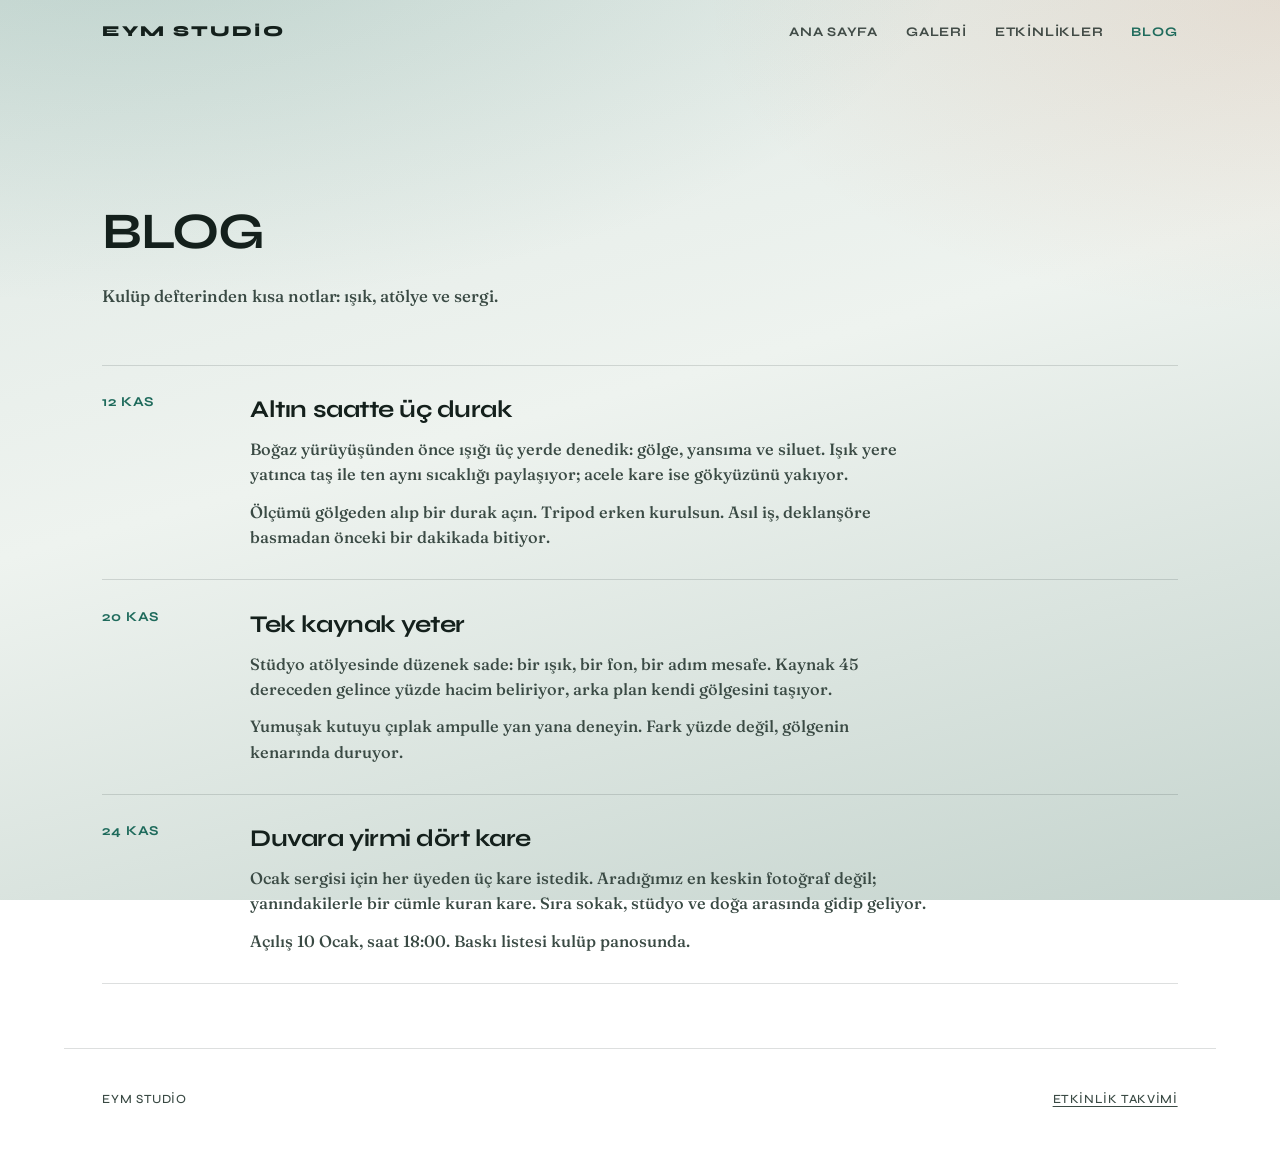
==== blog.html @ 059569bf "Add the EYM studio blog and link it from every page." ====
<!DOCTYPE html>
<html lang="tr">
<head>
  <meta charset="utf-8">
  <meta name="viewport" content="width=device-width, initial-scale=1">
  <title>Blog — EYM studio</title>
  <meta name="description" content="EYM studio kulüp defterinden kısa notlar: ışık, atölye ve sergi.">
  <link rel="stylesheet" href="css/styles.css">
</head>
<body>
  <div class="inner-top">
    <header class="site-header">
      <a class="logo" href="index.html">EYM studio</a>
      <nav class="nav" aria-label="Ana menü">
        <a href="index.html">Ana Sayfa</a>
        <a href="galeri.html">Galeri</a>
        <a href="etkinlikler.html">Etkinlikler</a>
        <a href="blog.html" aria-current="page">Blog</a>
      </nav>
    </header>

    <main class="page">
      <header class="page-head">
        <h1>Blog</h1>
        <p>Kulüp defterinden kısa notlar: ışık, atölye ve sergi.</p>
      </header>

      <section class="posts" aria-label="Yazılar">
        <article class="post" id="altin-saatte-uc-durak">
          <time datetime="2026-11-12">12 Kas</time>
          <div>
            <h2><a href="#altin-saatte-uc-durak">Altın saatte üç durak</a></h2>
            <p>Boğaz yürüyüşünden önce ışığı üç yerde denedik: gölge, yansıma ve siluet. Işık yere yatınca taş ile ten aynı sıcaklığı paylaşıyor; acele kare ise gökyüzünü yakıyor.</p>
            <p>Ölçümü gölgeden alıp bir durak açın. Tripod erken kurulsun. Asıl iş, deklanşöre basmadan önceki bir dakikada bitiyor.</p>
          </div>
        </article>
        <article class="post" id="tek-kaynak-yeter">
          <time datetime="2026-11-20">20 Kas</time>
          <div>
            <h2><a href="#tek-kaynak-yeter">Tek kaynak yeter</a></h2>
            <p>Stüdyo atölyesinde düzenek sade: bir ışık, bir fon, bir adım mesafe. Kaynak 45 dereceden gelince yüzde hacim beliriyor, arka plan kendi gölgesini taşıyor.</p>
            <p>Yumuşak kutuyu çıplak ampulle yan yana deneyin. Fark yüzde değil, gölgenin kenarında duruyor.</p>
          </div>
        </article>
        <article class="post" id="duvara-yirmi-dort-kare">
          <time datetime="2026-11-24">24 Kas</time>
          <div>
            <h2><a href="#duvara-yirmi-dort-kare">Duvara yirmi dört kare</a></h2>
            <p>Ocak sergisi için her üyeden üç kare istedik. Aradığımız en keskin fotoğraf değil; yanındakilerle bir cümle kuran kare. Sıra sokak, stüdyo ve doğa arasında gidip geliyor.</p>
            <p>Açılış 10 Ocak, saat 18:00. Baskı listesi kulüp panosunda.</p>
          </div>
        </article>
      </section>
    </main>

    <footer class="site-footer">
      <span>EYM studio</span>
      <a href="etkinlikler.html">Etkinlik takvimi</a>
    </footer>
  </div>
</body>
</html>
---- css/styles.css ----
@import url("https://fonts.googleapis.com/css2?family=Fraunces:opsz,wght@9..144,500;9..144,700&family=Syne:wght@500;700;800&display=swap");

:root {
  --bg: #dfe8e4;
  --bg-deep: #c5d4ce;
  --ink: #14201c;
  --ink-soft: #3a4a44;
  --accent: #1f6b5c;
  --accent-hot: #c45c26;
  --paper: #f3f7f4;
  --line: rgba(20, 32, 28, 0.14);
  --font-brand: "Syne", "Trebuchet MS", sans-serif;
  --font-display: "Fraunces", "Palatino Linotype", serif;
  --font-body: "Fraunces", "Palatino Linotype", serif;
  --space: clamp(1rem, 3vw, 2.5rem);
  --max: 72rem;
}

*,
*::before,
*::after {
  box-sizing: border-box;
}

html {
  scroll-behavior: smooth;
}

body {
  margin: 0;
  min-height: 100vh;
  color: var(--ink);
  font-family: var(--font-body);
  font-optical-sizing: auto;
  font-weight: 500;
  line-height: 1.55;
  background:
    radial-gradient(120% 80% at 10% -10%, rgba(31, 107, 92, 0.18), transparent 55%),
    radial-gradient(90% 70% at 100% 0%, rgba(196, 92, 38, 0.12), transparent 50%),
    linear-gradient(165deg, var(--bg) 0%, #eef3ef 45%, var(--bg-deep) 100%);
  background-attachment: fixed;
}

img {
  max-width: 100%;
  display: block;
}

a {
  color: inherit;
  text-decoration-thickness: 0.08em;
  text-underline-offset: 0.22em;
}

a:hover {
  color: var(--accent);
}

.site-header {
  position: absolute;
  inset: 0 0 auto;
  z-index: 5;
  display: flex;
  align-items: center;
  justify-content: space-between;
  gap: 1rem;
  padding: 1.25rem var(--space);
  max-width: var(--max);
  margin-inline: auto;
  width: 100%;
}

.logo {
  font-family: var(--font-brand);
  font-weight: 800;
  font-size: 0.95rem;
  letter-spacing: 0.14em;
  text-transform: uppercase;
  text-decoration: none;
}

.nav {
  display: flex;
  flex-wrap: wrap;
  gap: clamp(0.75rem, 2.2vw, 1.75rem);
  row-gap: 0.55rem;
  font-family: var(--font-brand);
  font-size: 0.82rem;
  font-weight: 700;
  letter-spacing: 0.06em;
  text-transform: uppercase;
}

.nav a {
  text-decoration: none;
  opacity: 0.78;
  transition: opacity 0.35s ease, color 0.35s ease;
}

.nav a:hover,
.nav a[aria-current="page"] {
  opacity: 1;
  color: var(--accent);
}

/* —— Hero: one composition, full-bleed visual —— */
.hero {
  position: relative;
  min-height: 100svh;
  display: grid;
  grid-template-columns: 1fr;
  align-items: end;
  overflow: hidden;
  isolation: isolate;
}

.hero-visual {
  position: absolute;
  inset: 0;
  z-index: -1;
  background:
    linear-gradient(90deg, rgba(223, 232, 228, 0.88) 0%, rgba(223, 232, 228, 0.35) 42%, rgba(20, 32, 28, 0.18) 100%),
    radial-gradient(circle at 72% 42%, rgba(243, 247, 244, 0.35) 0 8%, transparent 9%),
    radial-gradient(circle at 72% 42%, transparent 0 18%, rgba(20, 32, 28, 0.55) 19% 20%, transparent 21%),
    radial-gradient(circle at 72% 42%, transparent 0 28%, rgba(31, 107, 92, 0.45) 29% 30%, transparent 31%),
    radial-gradient(circle at 72% 42%, transparent 0 38%, rgba(20, 32, 28, 0.35) 39% 40%, transparent 41%),
    linear-gradient(135deg, #6f8f86 0%, #2a3f3a 48%, #1a2a26 100%);
  animation: lens-drift 18s ease-in-out infinite alternate;
  transform-origin: 70% 45%;
}

.hero-visual::after {
  content: "";
  position: absolute;
  inset: 12% 8% 18% 48%;
  border: 1px solid rgba(243, 247, 244, 0.28);
  background:
    linear-gradient(160deg, transparent 40%, rgba(196, 92, 38, 0.22)),
    repeating-linear-gradient(
      0deg,
      transparent 0 11px,
      rgba(243, 247, 244, 0.04) 11px 12px
    );
  animation: frame-breathe 10s ease-in-out infinite;
}

.hero-copy {
  width: min(100%, 36rem);
  padding: calc(var(--space) + 4.5rem) var(--space) clamp(3rem, 8vh, 5rem);
  animation: rise-in 1.1s ease both;
}

.brand-mark {
  margin: 0 0 1.1rem;
  font-family: var(--font-brand);
  font-weight: 800;
  font-size: clamp(3.2rem, 11vw, 6.5rem);
  line-height: 0.9;
  letter-spacing: -0.04em;
  text-transform: uppercase;
}

.hero-title {
  margin: 0 0 0.85rem;
  font-family: var(--font-display);
  font-weight: 700;
  font-size: clamp(1.35rem, 3.2vw, 2rem);
  line-height: 1.2;
  max-width: 18ch;
}

.hero-lead {
  margin: 0 0 1.75rem;
  color: var(--ink-soft);
  font-size: clamp(1rem, 2vw, 1.15rem);
  max-width: 32ch;
}

.cta {
  display: inline-block;
  font-family: var(--font-brand);
  font-weight: 700;
  font-size: 0.9rem;
  letter-spacing: 0.08em;
  text-transform: uppercase;
  text-decoration: none;
  color: var(--paper);
  background: var(--ink);
  padding: 0.95rem 1.4rem;
  transition: background 0.35s ease, transform 0.35s ease;
}

.cta:hover {
  background: var(--accent);
  color: var(--paper);
  transform: translateY(-2px);
}

/* —— Page sections —— */
.page {
  padding: 6.5rem var(--space) 4rem;
  max-width: var(--max);
  margin-inline: auto;
}

.page-head {
  margin-bottom: clamp(2rem, 5vw, 3.5rem);
  max-width: 36rem;
  animation: rise-in 0.9s ease both;
}

.page-head h1 {
  margin: 0 0 0.7rem;
  font-family: var(--font-brand);
  font-size: clamp(2rem, 5vw, 3.2rem);
  letter-spacing: -0.03em;
  text-transform: uppercase;
}

.page-head p {
  margin: 0;
  color: var(--ink-soft);
  font-size: 1.05rem;
}

.section-note {
  margin: 0 0 2rem;
  color: var(--ink-soft);
}

/* Gallery: real photographs */
.gallery {
  display: grid;
  grid-template-columns: repeat(12, 1fr);
  gap: clamp(0.75rem, 2vw, 1.25rem);
}

.shot {
  position: relative;
  margin: 0;
  min-height: clamp(12rem, 28vw, 18rem);
  overflow: hidden;
  border: 1px solid var(--line);
  background: #2b3b36;
}

.shot img {
  width: 100%;
  height: 100%;
  min-height: inherit;
  object-fit: cover;
  object-position: center;
  transform: scale(1.02);
  transition: transform 0.7s ease;
}

.shot:hover img {
  transform: scale(1.08);
}

.shot-a { grid-column: span 7; }
.shot-b { grid-column: span 5; }
.shot-c {
  grid-column: span 12;
  min-height: clamp(14rem, 32vw, 22rem);
}
.shot-d { grid-column: span 5; }
.shot-e {
  grid-column: span 7;
  min-height: clamp(14rem, 30vw, 20rem);
}

/* Events */
.events {
  display: grid;
  gap: 0;
  border-top: 1px solid var(--line);
}

.event {
  display: grid;
  grid-template-columns: minmax(6rem, 8rem) 1fr;
  gap: 1.25rem;
  padding: 1.4rem 0;
  border-bottom: 1px solid var(--line);
}

.event time {
  font-family: var(--font-brand);
  font-weight: 700;
  font-size: 0.85rem;
  letter-spacing: 0.06em;
  text-transform: uppercase;
  color: var(--accent);
}

.event h2 {
  margin: 0 0 0.35rem;
  font-family: var(--font-brand);
  font-size: 1.15rem;
  letter-spacing: -0.01em;
}

.event p {
  margin: 0;
  color: var(--ink-soft);
  font-size: 0.98rem;
}

/* Blog */
.posts {
  display: grid;
  gap: 0;
  border-top: 1px solid var(--line);
}

.post {
  display: grid;
  grid-template-columns: minmax(6rem, 8rem) 1fr;
  gap: 1.25rem;
  padding: 1.6rem 0 1.8rem;
  border-bottom: 1px solid var(--line);
}

.post time {
  font-family: var(--font-brand);
  font-weight: 700;
  font-size: 0.85rem;
  letter-spacing: 0.06em;
  text-transform: uppercase;
  color: var(--accent);
}

.post h2 {
  margin: 0 0 0.55rem;
  font-family: var(--font-brand);
  font-size: clamp(1.2rem, 2.4vw, 1.5rem);
  letter-spacing: -0.02em;
}

.post h2 a {
  text-decoration: none;
}

.post p {
  margin: 0;
  max-width: 62ch;
  color: var(--ink-soft);
  font-size: 1.02rem;
}

.post p + p {
  margin-top: 0.75rem;
}

/* Home teaser */
.home-teaser {
  border-top: 1px solid var(--line);
  background: rgba(243, 247, 244, 0.72);
}

.home-teaser-inner {
  display: flex;
  flex-wrap: wrap;
  align-items: flex-end;
  justify-content: space-between;
  gap: 1.25rem 2rem;
  max-width: var(--max);
  margin-inline: auto;
  padding: clamp(2.25rem, 6vw, 3.75rem) var(--space);
}

.home-kicker {
  margin: 0 0 0.45rem;
  font-family: var(--font-brand);
  font-weight: 700;
  font-size: 0.78rem;
  letter-spacing: 0.08em;
  text-transform: uppercase;
  color: var(--accent);
}

.home-teaser h2 {
  margin: 0 0 0.45rem;
  font-family: var(--font-brand);
  font-size: clamp(1.45rem, 3vw, 2.05rem);
  letter-spacing: -0.03em;
  text-transform: uppercase;
}

.home-teaser-copy {
  margin: 0;
  max-width: 36ch;
  color: var(--ink-soft);
}

.home-teaser-inner > a {
  font-family: var(--font-brand);
  font-weight: 700;
  font-size: 0.82rem;
  letter-spacing: 0.08em;
  text-transform: uppercase;
  text-decoration: none;
  color: var(--accent);
}

.home-teaser-inner > a:hover {
  color: var(--accent-hot);
}

.site-footer {
  padding: 2.5rem var(--space) 3rem;
  max-width: var(--max);
  margin-inline: auto;
  border-top: 1px solid var(--line);
  display: flex;
  flex-wrap: wrap;
  justify-content: space-between;
  gap: 0.75rem 1.5rem;
  font-family: var(--font-brand);
  font-size: 0.78rem;
  letter-spacing: 0.05em;
  text-transform: uppercase;
  color: var(--ink-soft);
}

.inner-top {
  position: relative;
  padding-top: 5.5rem;
}

.inner-top .site-header {
  position: absolute;
}

@keyframes lens-drift {
  from {
    transform: scale(1) translate(0, 0);
  }
  to {
    transform: scale(1.06) translate(-1.5%, 1%);
  }
}

@keyframes frame-breathe {
  0%,
  100% {
    opacity: 0.7;
    transform: translateY(0);
  }
  50% {
    opacity: 1;
    transform: translateY(-0.6%);
  }
}

@keyframes rise-in {
  from {
    opacity: 0;
    transform: translateY(1.25rem);
  }
  to {
    opacity: 1;
    transform: translateY(0);
  }
}

@media (max-width: 760px) {
  .site-header {
    align-items: flex-start;
    flex-direction: column;
  }

  .hero-visual::after {
    inset: 38% 8% 10% 8%;
  }

  .gallery {
    grid-template-columns: 1fr;
  }

  .shot,
  .shot-a,
  .shot-b,
  .shot-c,
  .shot-d,
  .shot-e {
    grid-column: auto;
    min-height: 14rem;
  }

  .event,
  .post {
    grid-template-columns: 1fr;
    gap: 0.4rem;
  }

  .home-teaser-inner {
    align-items: flex-start;
  }
}

@media (max-width: 420px) {
  .inner-top {
    padding-top: 8.25rem;
  }

  .hero-copy {
    padding-top: calc(var(--space) + 6.75rem);
  }
}

@media (prefers-reduced-motion: reduce) {
  *,
  *::before,
  *::after {
    animation: none !important;
    transition: none !important;
  }
}
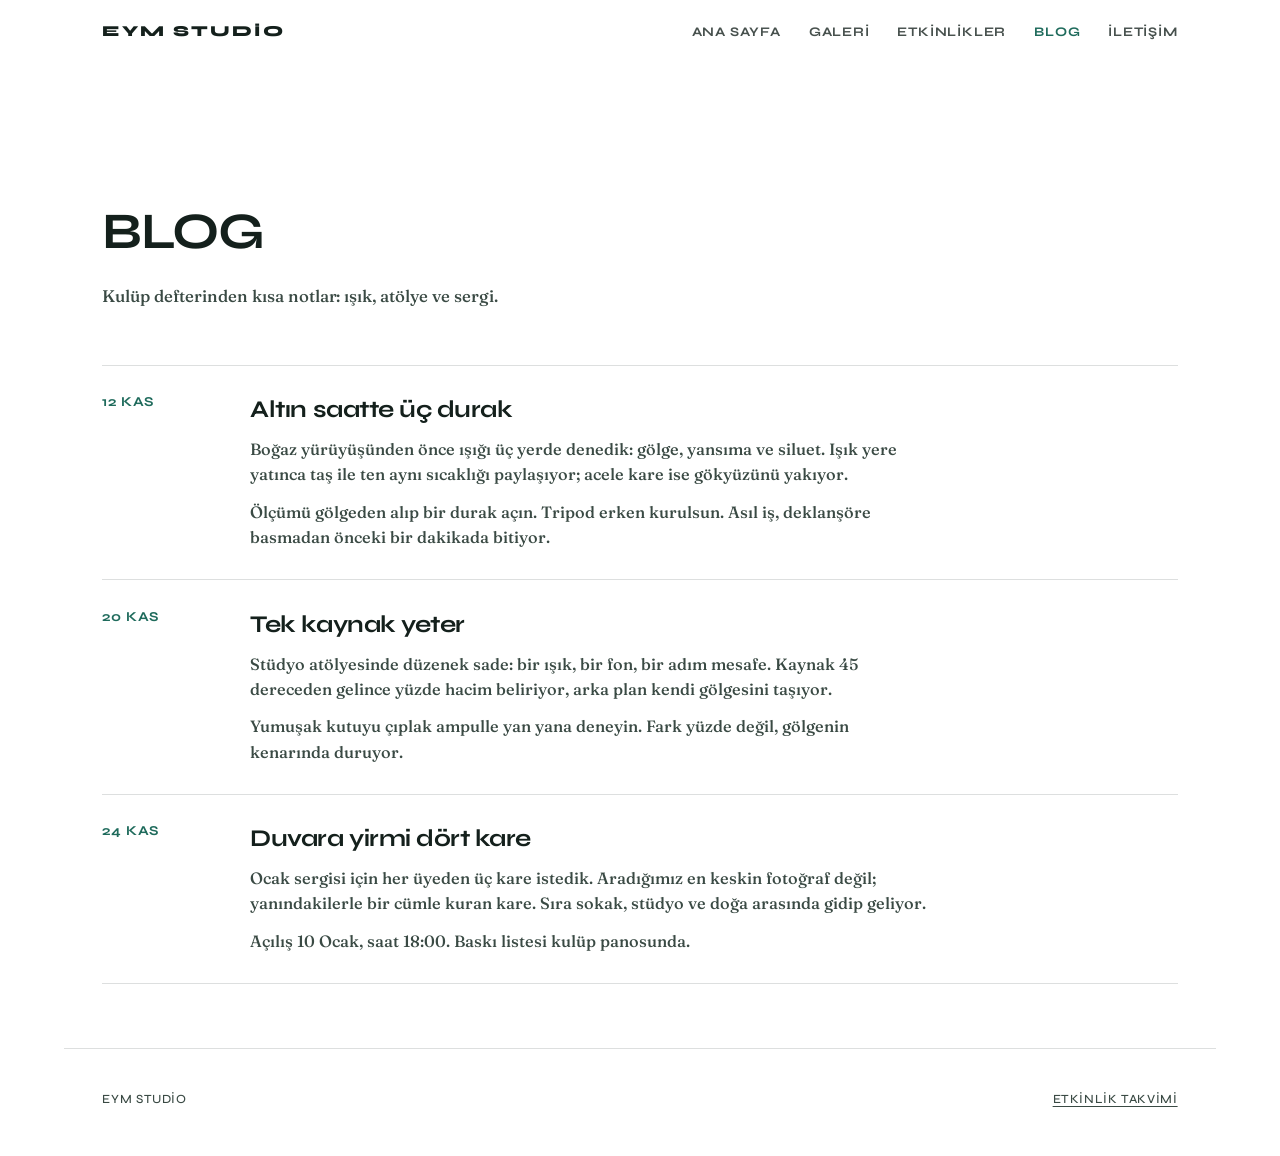
==== commit f76ebbcc: "Add a plain contact page with phone, email, and the Vadi Ana Kampüs address." ====
--- a/blog.html
+++ b/blog.html
@@ -16,6 +16,7 @@
         <a href="galeri.html">Galeri</a>
         <a href="etkinlikler.html">Etkinlikler</a>
         <a href="blog.html" aria-current="page">Blog</a>
+        <a href="iletisim.html">İletişim</a>
       </nav>
     </header>
 
--- a/css/styles.css
+++ b/css/styles.css
@@ -1,8 +1,8 @@
 @import url("https://fonts.googleapis.com/css2?family=Fraunces:opsz,wght@9..144,500;9..144,700&family=Syne:wght@500;700;800&display=swap");
 
 :root {
-  --bg: #dfe8e4;
-  --bg-deep: #c5d4ce;
+  --bg: #ffffff;
+  --bg-deep: #ffffff;
   --ink: #14201c;
   --ink-soft: #3a4a44;
   --accent: #1f6b5c;
@@ -24,6 +24,7 @@
 
 html {
   scroll-behavior: smooth;
+  background: #ffffff;
 }
 
 body {
@@ -34,11 +35,12 @@
   font-optical-sizing: auto;
   font-weight: 500;
   line-height: 1.55;
-  background:
-    radial-gradient(120% 80% at 10% -10%, rgba(31, 107, 92, 0.18), transparent 55%),
-    radial-gradient(90% 70% at 100% 0%, rgba(196, 92, 38, 0.12), transparent 50%),
-    linear-gradient(165deg, var(--bg) 0%, #eef3ef 45%, var(--bg-deep) 100%);
-  background-attachment: fixed;
+  background: #ffffff;
+}
+
+main {
+  background: #ffffff;
+  color: var(--ink);
 }
 
 img {
@@ -108,54 +110,54 @@
   position: relative;
   min-height: 100svh;
   display: grid;
-  grid-template-columns: 1fr;
+  grid-template-columns: minmax(0, 1.15fr) min(38vw, 1024px);
   align-items: end;
+  column-gap: clamp(1rem, 3vw, 2.5rem);
+  padding-inline: max(var(--space), calc((100% - var(--max)) / 2));
   overflow: hidden;
   isolation: isolate;
+  background: #ffffff;
 }
 
 .hero-visual {
   position: absolute;
   inset: 0;
   z-index: -1;
-  background:
-    linear-gradient(90deg, rgba(223, 232, 228, 0.88) 0%, rgba(223, 232, 228, 0.35) 42%, rgba(20, 32, 28, 0.18) 100%),
-    radial-gradient(circle at 72% 42%, rgba(243, 247, 244, 0.35) 0 8%, transparent 9%),
-    radial-gradient(circle at 72% 42%, transparent 0 18%, rgba(20, 32, 28, 0.55) 19% 20%, transparent 21%),
-    radial-gradient(circle at 72% 42%, transparent 0 28%, rgba(31, 107, 92, 0.45) 29% 30%, transparent 31%),
-    radial-gradient(circle at 72% 42%, transparent 0 38%, rgba(20, 32, 28, 0.35) 39% 40%, transparent 41%),
-    linear-gradient(135deg, #6f8f86 0%, #2a3f3a 48%, #1a2a26 100%);
+  background: #ffffff;
   animation: lens-drift 18s ease-in-out infinite alternate;
   transform-origin: 70% 45%;
 }
 
-.hero-visual::after {
-  content: "";
-  position: absolute;
-  inset: 12% 8% 18% 48%;
-  border: 1px solid rgba(243, 247, 244, 0.28);
-  background:
-    linear-gradient(160deg, transparent 40%, rgba(196, 92, 38, 0.22)),
-    repeating-linear-gradient(
-      0deg,
-      transparent 0 11px,
-      rgba(243, 247, 244, 0.04) 11px 12px
-    );
-  animation: frame-breathe 10s ease-in-out infinite;
+.hero-photo {
+  position: relative;
+  z-index: 1;
+  grid-column: 2;
+  grid-row: 1;
+  align-self: center;
+  justify-self: end;
+  width: min(38vw, 1024px);
+  max-width: 1024px;
+  height: auto;
 }
 
 .hero-copy {
+  position: relative;
+  z-index: 1;
+  grid-column: 1;
+  grid-row: 1;
   width: min(100%, 36rem);
-  padding: calc(var(--space) + 4.5rem) var(--space) clamp(3rem, 8vh, 5rem);
+  min-width: 0;
+  padding: calc(var(--space) + 4.5rem) 0 clamp(3rem, 8vh, 5rem);
   animation: rise-in 1.1s ease both;
 }
 
 .brand-mark {
   margin: 0 0 1.1rem;
+  max-width: 100%;
   font-family: var(--font-brand);
   font-weight: 800;
-  font-size: clamp(3.2rem, 11vw, 6.5rem);
-  line-height: 0.9;
+  font-size: clamp(2.1rem, 3.2vw, 3.6rem);
+  line-height: 0.88;
   letter-spacing: -0.04em;
   text-transform: uppercase;
 }
@@ -201,6 +203,7 @@
   padding: 6.5rem var(--space) 4rem;
   max-width: var(--max);
   margin-inline: auto;
+  background: #ffffff;
 }
 
 .page-head {
@@ -353,10 +356,93 @@
   margin-top: 0.75rem;
 }
 
+/* Contact: plain dark type on white */
+.contact-block {
+  margin: 0;
+  max-width: 46rem;
+  background: #ffffff;
+  color: #14201c;
+  font-style: normal;
+  border-top: 1px solid var(--line);
+}
+
+.contact-item {
+  display: grid;
+  grid-template-columns: minmax(7.5rem, 9.5rem) minmax(0, 1fr);
+  gap: 0.35rem 1.5rem;
+  align-items: start;
+  padding: 1.35rem 0;
+  border-bottom: 1px solid var(--line);
+  background: #ffffff;
+  color: #14201c;
+}
+
+.contact-label {
+  margin: 0;
+  padding-top: 0.2rem;
+  font-family: var(--font-brand);
+  font-weight: 700;
+  font-size: 0.85rem;
+  letter-spacing: 0.06em;
+  text-transform: uppercase;
+  color: #14201c;
+}
+
+.contact-item p {
+  margin: 0;
+  color: #14201c;
+  font-size: clamp(1.2rem, 2.4vw, 1.5rem);
+  line-height: 1.45;
+}
+
+.contact-item a {
+  color: #14201c;
+  text-decoration: underline;
+  text-decoration-thickness: 0.08em;
+  text-underline-offset: 0.18em;
+}
+
+.contact-item a:hover {
+  color: var(--accent);
+}
+
 /* Home teaser */
+.about {
+  border-top: 1px solid var(--line);
+  background: #ffffff;
+}
+
+.about-inner {
+  max-width: var(--max);
+  margin-inline: auto;
+  padding: clamp(3rem, 7vw, 5.25rem) var(--space);
+}
+
+.about-inner h2 {
+  margin: 0 0 1.1rem;
+  max-width: 16ch;
+  font-family: var(--font-display);
+  font-weight: 700;
+  font-size: clamp(1.85rem, 4vw, 2.75rem);
+  line-height: 1.15;
+  letter-spacing: -0.03em;
+}
+
+.about-copy {
+  display: grid;
+  gap: 0.95rem;
+  max-width: 42rem;
+}
+
+.about-copy p {
+  margin: 0;
+  color: var(--ink-soft);
+  font-size: clamp(1.02rem, 2vw, 1.16rem);
+}
+
 .home-teaser {
   border-top: 1px solid var(--line);
-  background: rgba(243, 247, 244, 0.72);
+  background: #ffffff;
 }
 
 .home-teaser-inner {
@@ -471,8 +557,33 @@
     flex-direction: column;
   }
 
-  .hero-visual::after {
-    inset: 38% 8% 10% 8%;
+  .nav {
+    width: 100%;
+    min-width: 0;
+    max-width: 100%;
+  }
+
+  .hero {
+    grid-template-columns: 1fr;
+    align-items: start;
+    padding-inline: 0;
+  }
+
+  .hero-photo,
+  .hero-copy {
+    grid-column: 1;
+    grid-row: auto;
+  }
+
+  .hero-photo {
+    width: min(calc(100% - (2 * var(--space))), 1024px);
+    max-width: 1024px;
+    margin: 5.5rem auto 0;
+  }
+
+  .hero-copy {
+    padding-inline: var(--space);
+    padding-top: 1.5rem;
   }
 
   .gallery {
@@ -490,13 +601,20 @@
   }
 
   .event,
-  .post {
+  .post,
+  .contact-item {
     grid-template-columns: 1fr;
     gap: 0.4rem;
   }
 
   .home-teaser-inner {
     align-items: flex-start;
+  }
+}
+
+@media (max-width: 520px) {
+  .hero-photo {
+    margin-top: 8.5rem;
   }
 }
 
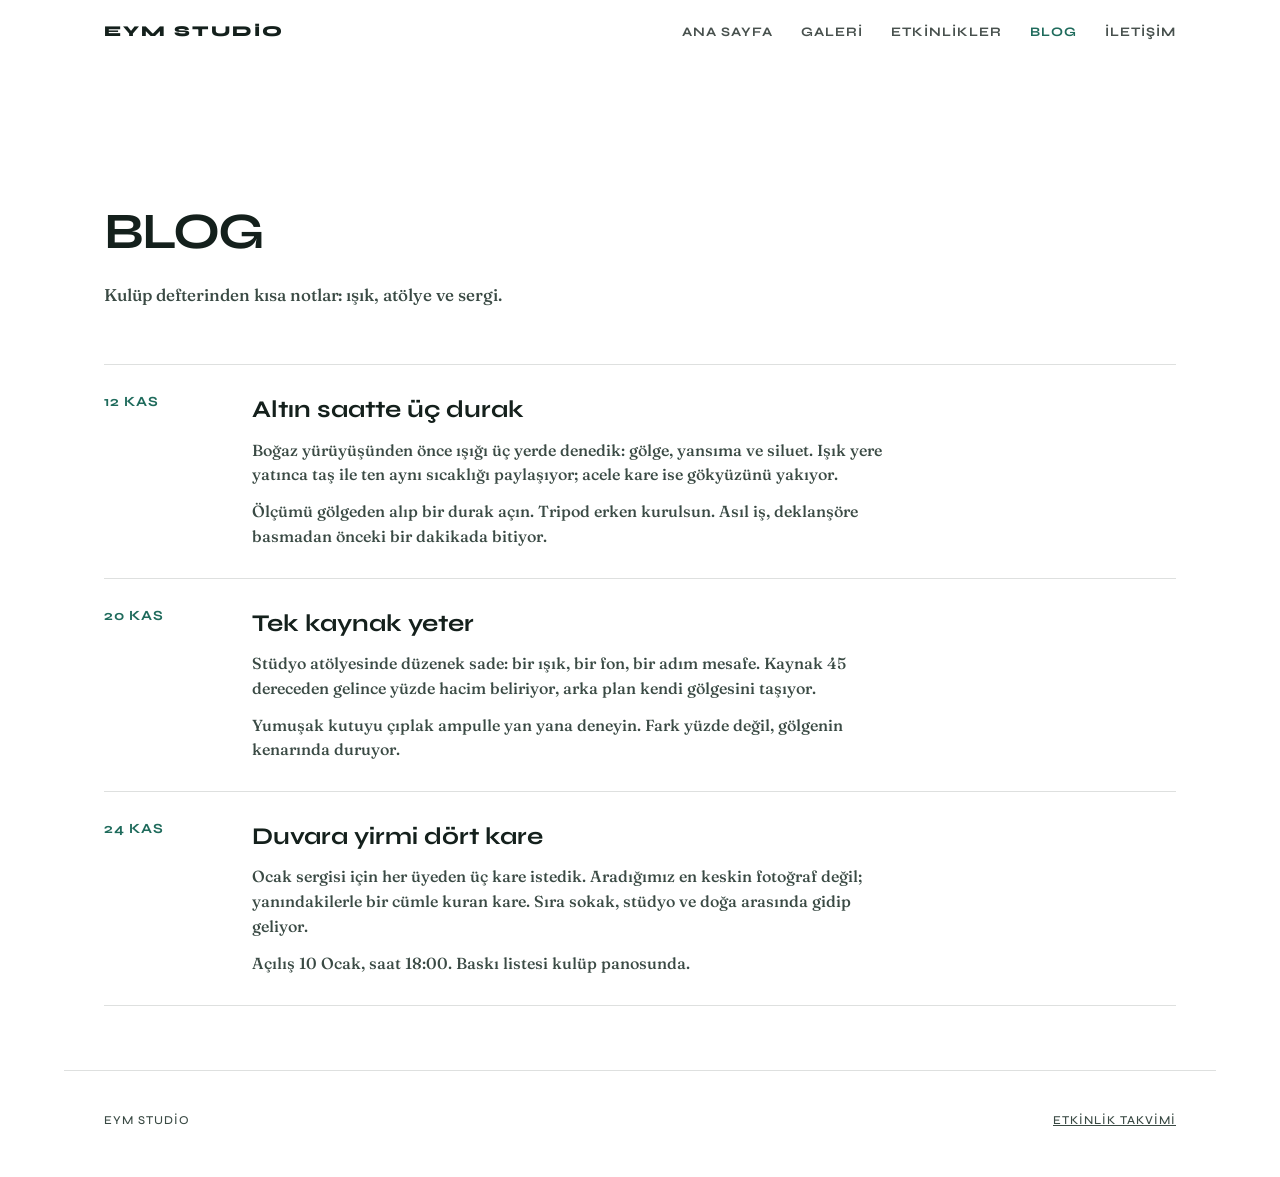
==== commit 4898f11d: "kod sadeleştirildi" ====
--- a/blog.html
+++ b/blog.html
@@ -8,56 +8,56 @@
   <link rel="stylesheet" href="css/styles.css">
 </head>
 <body>
-  <div class="inner-top">
-    <header class="site-header">
-      <a class="logo" href="index.html">EYM studio</a>
-      <nav class="nav" aria-label="Ana menü">
-        <a href="index.html">Ana Sayfa</a>
-        <a href="galeri.html">Galeri</a>
-        <a href="etkinlikler.html">Etkinlikler</a>
-        <a href="blog.html" aria-current="page">Blog</a>
-        <a href="iletisim.html">İletişim</a>
-      </nav>
+  <!-- üst menü -->
+  <header class="ust">
+    <a class="logo" href="index.html">EYM studio</a>
+    <nav class="menu">
+      <a href="index.html">Ana Sayfa</a>
+      <a href="galeri.html">Galeri</a>
+      <a href="etkinlikler.html">Etkinlikler</a>
+      <a class="aktif" href="blog.html">Blog</a>
+      <a href="iletisim.html">İletişim</a>
+    </nav>
+  </header>
+
+  <main class="sayfa">
+    <header class="sayfa-baslik">
+      <h1>Blog</h1>
+      <p>Kulüp defterinden kısa notlar: ışık, atölye ve sergi.</p>
     </header>
 
-    <main class="page">
-      <header class="page-head">
-        <h1>Blog</h1>
-        <p>Kulüp defterinden kısa notlar: ışık, atölye ve sergi.</p>
-      </header>
+    <!-- yazılar -->
+    <section class="yazilar">
+      <article class="yazi" id="altin-saatte-uc-durak">
+        <time datetime="2026-11-12">12 Kas</time>
+        <div>
+          <h2><a href="#altin-saatte-uc-durak">Altın saatte üç durak</a></h2>
+          <p>Boğaz yürüyüşünden önce ışığı üç yerde denedik: gölge, yansıma ve siluet. Işık yere yatınca taş ile ten aynı sıcaklığı paylaşıyor; acele kare ise gökyüzünü yakıyor.</p>
+          <p>Ölçümü gölgeden alıp bir durak açın. Tripod erken kurulsun. Asıl iş, deklanşöre basmadan önceki bir dakikada bitiyor.</p>
+        </div>
+      </article>
+      <article class="yazi" id="tek-kaynak-yeter">
+        <time datetime="2026-11-20">20 Kas</time>
+        <div>
+          <h2><a href="#tek-kaynak-yeter">Tek kaynak yeter</a></h2>
+          <p>Stüdyo atölyesinde düzenek sade: bir ışık, bir fon, bir adım mesafe. Kaynak 45 dereceden gelince yüzde hacim beliriyor, arka plan kendi gölgesini taşıyor.</p>
+          <p>Yumuşak kutuyu çıplak ampulle yan yana deneyin. Fark yüzde değil, gölgenin kenarında duruyor.</p>
+        </div>
+      </article>
+      <article class="yazi" id="duvara-yirmi-dort-kare">
+        <time datetime="2026-11-24">24 Kas</time>
+        <div>
+          <h2><a href="#duvara-yirmi-dort-kare">Duvara yirmi dört kare</a></h2>
+          <p>Ocak sergisi için her üyeden üç kare istedik. Aradığımız en keskin fotoğraf değil; yanındakilerle bir cümle kuran kare. Sıra sokak, stüdyo ve doğa arasında gidip geliyor.</p>
+          <p>Açılış 10 Ocak, saat 18:00. Baskı listesi kulüp panosunda.</p>
+        </div>
+      </article>
+    </section>
+  </main>
 
-      <section class="posts" aria-label="Yazılar">
-        <article class="post" id="altin-saatte-uc-durak">
-          <time datetime="2026-11-12">12 Kas</time>
-          <div>
-            <h2><a href="#altin-saatte-uc-durak">Altın saatte üç durak</a></h2>
-            <p>Boğaz yürüyüşünden önce ışığı üç yerde denedik: gölge, yansıma ve siluet. Işık yere yatınca taş ile ten aynı sıcaklığı paylaşıyor; acele kare ise gökyüzünü yakıyor.</p>
-            <p>Ölçümü gölgeden alıp bir durak açın. Tripod erken kurulsun. Asıl iş, deklanşöre basmadan önceki bir dakikada bitiyor.</p>
-          </div>
-        </article>
-        <article class="post" id="tek-kaynak-yeter">
-          <time datetime="2026-11-20">20 Kas</time>
-          <div>
-            <h2><a href="#tek-kaynak-yeter">Tek kaynak yeter</a></h2>
-            <p>Stüdyo atölyesinde düzenek sade: bir ışık, bir fon, bir adım mesafe. Kaynak 45 dereceden gelince yüzde hacim beliriyor, arka plan kendi gölgesini taşıyor.</p>
-            <p>Yumuşak kutuyu çıplak ampulle yan yana deneyin. Fark yüzde değil, gölgenin kenarında duruyor.</p>
-          </div>
-        </article>
-        <article class="post" id="duvara-yirmi-dort-kare">
-          <time datetime="2026-11-24">24 Kas</time>
-          <div>
-            <h2><a href="#duvara-yirmi-dort-kare">Duvara yirmi dört kare</a></h2>
-            <p>Ocak sergisi için her üyeden üç kare istedik. Aradığımız en keskin fotoğraf değil; yanındakilerle bir cümle kuran kare. Sıra sokak, stüdyo ve doğa arasında gidip geliyor.</p>
-            <p>Açılış 10 Ocak, saat 18:00. Baskı listesi kulüp panosunda.</p>
-          </div>
-        </article>
-      </section>
-    </main>
-
-    <footer class="site-footer">
-      <span>EYM studio</span>
-      <a href="etkinlikler.html">Etkinlik takvimi</a>
-    </footer>
-  </div>
+  <footer class="alt">
+    <span>EYM studio</span>
+    <a href="etkinlikler.html">Etkinlik takvimi</a>
+  </footer>
 </body>
 </html>
--- a/css/styles.css
+++ b/css/styles.css
@@ -1,638 +1,507 @@
 @import url("https://fonts.googleapis.com/css2?family=Fraunces:opsz,wght@9..144,500;9..144,700&family=Syne:wght@500;700;800&display=swap");
 
-:root {
-  --bg: #ffffff;
-  --bg-deep: #ffffff;
-  --ink: #14201c;
-  --ink-soft: #3a4a44;
-  --accent: #1f6b5c;
-  --accent-hot: #c45c26;
-  --paper: #f3f7f4;
-  --line: rgba(20, 32, 28, 0.14);
-  --font-brand: "Syne", "Trebuchet MS", sans-serif;
-  --font-display: "Fraunces", "Palatino Linotype", serif;
-  --font-body: "Fraunces", "Palatino Linotype", serif;
-  --space: clamp(1rem, 3vw, 2.5rem);
-  --max: 72rem;
-}
-
-*,
-*::before,
-*::after {
+* {
   box-sizing: border-box;
-}
-
-html {
-  scroll-behavior: smooth;
-  background: #ffffff;
 }
 
 body {
   margin: 0;
-  min-height: 100vh;
-  color: var(--ink);
-  font-family: var(--font-body);
-  font-optical-sizing: auto;
+  font-family: "Fraunces", "Palatino Linotype", serif;
   font-weight: 500;
   line-height: 1.55;
+  color: #14201c;
   background: #ffffff;
 }
 
-main {
-  background: #ffffff;
-  color: var(--ink);
-}
-
 img {
+  display: block;
   max-width: 100%;
-  display: block;
 }
 
 a {
   color: inherit;
-  text-decoration-thickness: 0.08em;
-  text-underline-offset: 0.22em;
 }
 
 a:hover {
-  color: var(--accent);
-}
-
-.site-header {
+  color: #1f6b5c;
+}
+
+/* üst menü */
+.ust {
   position: absolute;
-  inset: 0 0 auto;
-  z-index: 5;
-  display: flex;
+  top: 0;
+  left: 0;
+  right: 0;
+  display: flex;
+  justify-content: space-between;
   align-items: center;
+  max-width: 1152px;
+  margin: 0 auto;
+  padding: 20px 40px;
+}
+
+.logo {
+  font-family: "Syne", "Trebuchet MS", sans-serif;
+  font-size: 15px;
+  font-weight: 800;
+  letter-spacing: 2px;
+  text-transform: uppercase;
+  text-decoration: none;
+}
+
+.menu {
+  display: flex;
+  flex-wrap: wrap;
+  gap: 9px 28px;
+  font-family: "Syne", "Trebuchet MS", sans-serif;
+  font-size: 13px;
+  font-weight: 700;
+  letter-spacing: 1px;
+  text-transform: uppercase;
+}
+
+.menu a {
+  color: #48514e;
+  text-decoration: none;
+}
+
+.menu a:hover,
+.menu .aktif {
+  color: #1f6b5c;
+}
+
+/* ana sayfa */
+.giris {
+  display: flex;
+  flex-direction: row-reverse;
   justify-content: space-between;
-  gap: 1rem;
-  padding: 1.25rem var(--space);
-  max-width: var(--max);
-  margin-inline: auto;
-  width: 100%;
-}
-
-.logo {
-  font-family: var(--font-brand);
+  align-items: center;
+  min-height: 100vh;
+  max-width: 1232px;
+  margin: 0 auto;
+  padding: 0 40px;
+}
+
+.giris-foto {
+  width: 47%;
+}
+
+.giris-yazi {
+  align-self: flex-end;
+  width: 52%;
+  padding: 112px 0 70px;
+}
+
+.marka {
+  margin: 0 0 15px;
+  font-family: "Syne", "Trebuchet MS", sans-serif;
+  font-size: 46px;
   font-weight: 800;
-  font-size: 0.95rem;
-  letter-spacing: 0.14em;
+  line-height: 1;
+  letter-spacing: -2px;
+  text-transform: uppercase;
+}
+
+.giris-yazi h1 {
+  max-width: 400px;
+  margin: 0 0 14px;
+  font-size: 32px;
+  line-height: 1.2;
+}
+
+.giris-aciklama {
+  max-width: 375px;
+  margin: 0 0 28px;
+  font-size: 18px;
+  color: #3a4a44;
+}
+
+.buton {
+  display: inline-block;
+  padding: 15px 22px;
+  font-family: "Syne", "Trebuchet MS", sans-serif;
+  font-size: 14px;
+  font-weight: 700;
+  letter-spacing: 1px;
   text-transform: uppercase;
   text-decoration: none;
-}
-
-.nav {
+  color: #f3f7f4;
+  background: #14201c;
+}
+
+.buton:hover {
+  color: #f3f7f4;
+  background: #1f6b5c;
+}
+
+.hakkinda {
+  border-top: 1px solid #dee0df;
+}
+
+.hakkinda-ic {
+  max-width: 1152px;
+  margin: 0 auto;
+  padding: 84px 40px 69px;
+}
+
+.kucuk-baslik {
+  margin: 0 0 7px;
+  font-family: "Syne", "Trebuchet MS", sans-serif;
+  font-size: 12px;
+  font-weight: 700;
+  letter-spacing: 1px;
+  text-transform: uppercase;
+  color: #1f6b5c;
+}
+
+.hakkinda h2 {
+  max-width: 490px;
+  margin: 0 0 18px;
+  font-size: 44px;
+  line-height: 1.15;
+  letter-spacing: -1px;
+}
+
+.hakkinda-yazi p {
+  max-width: 680px;
+  margin: 0 0 15px;
+  font-size: 19px;
+  color: #3a4a44;
+}
+
+.tanitim {
+  border-top: 1px solid #dee0df;
+}
+
+.tanitim-ic {
   display: flex;
   flex-wrap: wrap;
-  gap: clamp(0.75rem, 2.2vw, 1.75rem);
-  row-gap: 0.55rem;
-  font-family: var(--font-brand);
-  font-size: 0.82rem;
+  justify-content: space-between;
+  align-items: flex-end;
+  gap: 20px 32px;
+  max-width: 1152px;
+  margin: 0 auto;
+  padding: 60px 40px;
+}
+
+.tanitim h2 {
+  margin: 0 0 7px;
+  font-family: "Syne", "Trebuchet MS", sans-serif;
+  font-size: 33px;
+  letter-spacing: -1px;
+  text-transform: uppercase;
+}
+
+.tanitim-yazi {
+  max-width: 380px;
+  margin: 0;
+  color: #3a4a44;
+}
+
+.tanitim a {
+  font-family: "Syne", "Trebuchet MS", sans-serif;
+  font-size: 13px;
   font-weight: 700;
-  letter-spacing: 0.06em;
-  text-transform: uppercase;
-}
-
-.nav a {
+  letter-spacing: 1px;
+  text-transform: uppercase;
   text-decoration: none;
-  opacity: 0.78;
-  transition: opacity 0.35s ease, color 0.35s ease;
-}
-
-.nav a:hover,
-.nav a[aria-current="page"] {
-  opacity: 1;
-  color: var(--accent);
-}
-
-/* —— Hero: one composition, full-bleed visual —— */
-.hero {
-  position: relative;
-  min-height: 100svh;
-  display: grid;
-  grid-template-columns: minmax(0, 1.15fr) min(38vw, 1024px);
-  align-items: end;
-  column-gap: clamp(1rem, 3vw, 2.5rem);
-  padding-inline: max(var(--space), calc((100% - var(--max)) / 2));
-  overflow: hidden;
-  isolation: isolate;
-  background: #ffffff;
-}
-
-.hero-visual {
-  position: absolute;
-  inset: 0;
-  z-index: -1;
-  background: #ffffff;
-  animation: lens-drift 18s ease-in-out infinite alternate;
-  transform-origin: 70% 45%;
-}
-
-.hero-photo {
-  position: relative;
-  z-index: 1;
-  grid-column: 2;
-  grid-row: 1;
-  align-self: center;
-  justify-self: end;
-  width: min(38vw, 1024px);
-  max-width: 1024px;
-  height: auto;
-}
-
-.hero-copy {
-  position: relative;
-  z-index: 1;
-  grid-column: 1;
-  grid-row: 1;
-  width: min(100%, 36rem);
-  min-width: 0;
-  padding: calc(var(--space) + 4.5rem) 0 clamp(3rem, 8vh, 5rem);
-  animation: rise-in 1.1s ease both;
-}
-
-.brand-mark {
-  margin: 0 0 1.1rem;
-  max-width: 100%;
-  font-family: var(--font-brand);
-  font-weight: 800;
-  font-size: clamp(2.1rem, 3.2vw, 3.6rem);
-  line-height: 0.88;
-  letter-spacing: -0.04em;
-  text-transform: uppercase;
-}
-
-.hero-title {
-  margin: 0 0 0.85rem;
-  font-family: var(--font-display);
-  font-weight: 700;
-  font-size: clamp(1.35rem, 3.2vw, 2rem);
-  line-height: 1.2;
-  max-width: 18ch;
-}
-
-.hero-lead {
-  margin: 0 0 1.75rem;
-  color: var(--ink-soft);
-  font-size: clamp(1rem, 2vw, 1.15rem);
-  max-width: 32ch;
-}
-
-.cta {
-  display: inline-block;
-  font-family: var(--font-brand);
-  font-weight: 700;
-  font-size: 0.9rem;
-  letter-spacing: 0.08em;
-  text-transform: uppercase;
-  text-decoration: none;
-  color: var(--paper);
-  background: var(--ink);
-  padding: 0.95rem 1.4rem;
-  transition: background 0.35s ease, transform 0.35s ease;
-}
-
-.cta:hover {
-  background: var(--accent);
-  color: var(--paper);
-  transform: translateY(-2px);
-}
-
-/* —— Page sections —— */
-.page {
-  padding: 6.5rem var(--space) 4rem;
-  max-width: var(--max);
-  margin-inline: auto;
-  background: #ffffff;
-}
-
-.page-head {
-  margin-bottom: clamp(2rem, 5vw, 3.5rem);
-  max-width: 36rem;
-  animation: rise-in 0.9s ease both;
-}
-
-.page-head h1 {
-  margin: 0 0 0.7rem;
-  font-family: var(--font-brand);
-  font-size: clamp(2rem, 5vw, 3.2rem);
-  letter-spacing: -0.03em;
-  text-transform: uppercase;
-}
-
-.page-head p {
+  color: #1f6b5c;
+}
+
+.tanitim a:hover {
+  color: #c45c26;
+}
+
+/* diğer sayfalar */
+.sayfa {
+  max-width: 1152px;
+  margin: 0 auto;
+  padding: 192px 40px 64px;
+}
+
+.sayfa-baslik {
+  margin-bottom: 56px;
+}
+
+.sayfa-baslik h1 {
+  margin: 0 0 11px;
+  font-family: "Syne", "Trebuchet MS", sans-serif;
+  font-size: 51px;
+  letter-spacing: -2px;
+  text-transform: uppercase;
+}
+
+.sayfa-baslik p {
   margin: 0;
-  color: var(--ink-soft);
-  font-size: 1.05rem;
-}
-
-.section-note {
-  margin: 0 0 2rem;
-  color: var(--ink-soft);
-}
-
-/* Gallery: real photographs */
-.gallery {
-  display: grid;
-  grid-template-columns: repeat(12, 1fr);
-  gap: clamp(0.75rem, 2vw, 1.25rem);
-}
-
-.shot {
-  position: relative;
+  font-size: 17px;
+  color: #3a4a44;
+}
+
+.bilgi {
+  margin: 0 0 32px;
+  color: #3a4a44;
+}
+
+/* galeri */
+.galeri {
+  display: flex;
+  flex-wrap: wrap;
+  justify-content: space-between;
+  row-gap: 20px;
+}
+
+.foto {
   margin: 0;
-  min-height: clamp(12rem, 28vw, 18rem);
-  overflow: hidden;
-  border: 1px solid var(--line);
-  background: #2b3b36;
-}
-
-.shot img {
+  border: 1px solid #273732;
+}
+
+.foto img {
   width: 100%;
   height: 100%;
-  min-height: inherit;
   object-fit: cover;
-  object-position: center;
-  transform: scale(1.02);
-  transition: transform 0.7s ease;
-}
-
-.shot:hover img {
-  transform: scale(1.08);
-}
-
-.shot-a { grid-column: span 7; }
-.shot-b { grid-column: span 5; }
-.shot-c {
-  grid-column: span 12;
-  min-height: clamp(14rem, 32vw, 22rem);
-}
-.shot-d { grid-column: span 5; }
-.shot-e {
-  grid-column: span 7;
-  min-height: clamp(14rem, 30vw, 20rem);
-}
-
-/* Events */
-.events {
-  display: grid;
-  gap: 0;
-  border-top: 1px solid var(--line);
-}
-
-.event {
-  display: grid;
-  grid-template-columns: minmax(6rem, 8rem) 1fr;
-  gap: 1.25rem;
-  padding: 1.4rem 0;
-  border-bottom: 1px solid var(--line);
-}
-
-.event time {
-  font-family: var(--font-brand);
+}
+
+.foto-buyuk {
+  width: 57.5%;
+}
+
+.foto-kucuk {
+  width: 40.5%;
+}
+
+.foto-genis {
+  width: 100%;
+}
+
+/* etkinlikler ve blog */
+.etkinlikler,
+.yazilar {
+  border-top: 1px solid #dee0df;
+}
+
+.etkinlik,
+.yazi {
+  display: flex;
+  border-bottom: 1px solid #dee0df;
+}
+
+.etkinlik {
+  padding: 22px 0;
+}
+
+.yazi {
+  padding: 26px 0 17px;
+}
+
+.etkinlik time,
+.yazi time {
+  min-width: 148px;
+  font-family: "Syne", "Trebuchet MS", sans-serif;
+  font-size: 14px;
   font-weight: 700;
-  font-size: 0.85rem;
-  letter-spacing: 0.06em;
-  text-transform: uppercase;
-  color: var(--accent);
-}
-
-.event h2 {
-  margin: 0 0 0.35rem;
-  font-family: var(--font-brand);
-  font-size: 1.15rem;
-  letter-spacing: -0.01em;
-}
-
-.event p {
+  letter-spacing: 1px;
+  text-transform: uppercase;
+  color: #1f6b5c;
+}
+
+.etkinlik h2 {
+  margin: 0 0 6px;
+  font-family: "Syne", "Trebuchet MS", sans-serif;
+  font-size: 18px;
+}
+
+.etkinlik p {
   margin: 0;
-  color: var(--ink-soft);
-  font-size: 0.98rem;
-}
-
-/* Blog */
-.posts {
-  display: grid;
-  gap: 0;
-  border-top: 1px solid var(--line);
-}
-
-.post {
-  display: grid;
-  grid-template-columns: minmax(6rem, 8rem) 1fr;
-  gap: 1.25rem;
-  padding: 1.6rem 0 1.8rem;
-  border-bottom: 1px solid var(--line);
-}
-
-.post time {
-  font-family: var(--font-brand);
+  color: #3a4a44;
+}
+
+.yazi h2 {
+  margin: 0 0 9px;
+  font-family: "Syne", "Trebuchet MS", sans-serif;
+  font-size: 24px;
+}
+
+.yazi a {
+  text-decoration: none;
+}
+
+.yazi p {
+  max-width: 655px;
+  margin: 0 0 12px;
+  color: #3a4a44;
+}
+
+/* iletişim */
+.iletisim {
+  max-width: 736px;
+  border-top: 1px solid #dee0df;
+  font-style: normal;
+}
+
+.iletisim-satir {
+  display: flex;
+  padding: 22px 0;
+  border-bottom: 1px solid #dee0df;
+}
+
+.iletisim-satir p {
+  margin: 0;
+  font-size: 24px;
+  line-height: 1.45;
+}
+
+.iletisim-etiket {
+  min-width: 176px;
+  padding-top: 3px;
+  font-family: "Syne", "Trebuchet MS", sans-serif;
   font-weight: 700;
-  font-size: 0.85rem;
-  letter-spacing: 0.06em;
-  text-transform: uppercase;
-  color: var(--accent);
-}
-
-.post h2 {
-  margin: 0 0 0.55rem;
-  font-family: var(--font-brand);
-  font-size: clamp(1.2rem, 2.4vw, 1.5rem);
-  letter-spacing: -0.02em;
-}
-
-.post h2 a {
-  text-decoration: none;
-}
-
-.post p {
-  margin: 0;
-  max-width: 62ch;
-  color: var(--ink-soft);
-  font-size: 1.02rem;
-}
-
-.post p + p {
-  margin-top: 0.75rem;
-}
-
-/* Contact: plain dark type on white */
-.contact-block {
-  margin: 0;
-  max-width: 46rem;
-  background: #ffffff;
-  color: #14201c;
-  font-style: normal;
-  border-top: 1px solid var(--line);
-}
-
-.contact-item {
-  display: grid;
-  grid-template-columns: minmax(7.5rem, 9.5rem) minmax(0, 1fr);
-  gap: 0.35rem 1.5rem;
-  align-items: start;
-  padding: 1.35rem 0;
-  border-bottom: 1px solid var(--line);
-  background: #ffffff;
-  color: #14201c;
-}
-
-.contact-label {
-  margin: 0;
-  padding-top: 0.2rem;
-  font-family: var(--font-brand);
-  font-weight: 700;
-  font-size: 0.85rem;
-  letter-spacing: 0.06em;
-  text-transform: uppercase;
-  color: #14201c;
-}
-
-.contact-item p {
-  margin: 0;
-  color: #14201c;
-  font-size: clamp(1.2rem, 2.4vw, 1.5rem);
-  line-height: 1.45;
-}
-
-.contact-item a {
-  color: #14201c;
-  text-decoration: underline;
-  text-decoration-thickness: 0.08em;
-  text-underline-offset: 0.18em;
-}
-
-.contact-item a:hover {
-  color: var(--accent);
-}
-
-/* Home teaser */
-.about {
-  border-top: 1px solid var(--line);
-  background: #ffffff;
-}
-
-.about-inner {
-  max-width: var(--max);
-  margin-inline: auto;
-  padding: clamp(3rem, 7vw, 5.25rem) var(--space);
-}
-
-.about-inner h2 {
-  margin: 0 0 1.1rem;
-  max-width: 16ch;
-  font-family: var(--font-display);
-  font-weight: 700;
-  font-size: clamp(1.85rem, 4vw, 2.75rem);
-  line-height: 1.15;
-  letter-spacing: -0.03em;
-}
-
-.about-copy {
-  display: grid;
-  gap: 0.95rem;
-  max-width: 42rem;
-}
-
-.about-copy p {
-  margin: 0;
-  color: var(--ink-soft);
-  font-size: clamp(1.02rem, 2vw, 1.16rem);
-}
-
-.home-teaser {
-  border-top: 1px solid var(--line);
-  background: #ffffff;
-}
-
-.home-teaser-inner {
-  display: flex;
-  flex-wrap: wrap;
-  align-items: flex-end;
+  letter-spacing: 1px;
+  text-transform: uppercase;
+}
+
+.alt {
+  display: flex;
   justify-content: space-between;
-  gap: 1.25rem 2rem;
-  max-width: var(--max);
-  margin-inline: auto;
-  padding: clamp(2.25rem, 6vw, 3.75rem) var(--space);
-}
-
-.home-kicker {
-  margin: 0 0 0.45rem;
-  font-family: var(--font-brand);
-  font-weight: 700;
-  font-size: 0.78rem;
-  letter-spacing: 0.08em;
-  text-transform: uppercase;
-  color: var(--accent);
-}
-
-.home-teaser h2 {
-  margin: 0 0 0.45rem;
-  font-family: var(--font-brand);
-  font-size: clamp(1.45rem, 3vw, 2.05rem);
-  letter-spacing: -0.03em;
-  text-transform: uppercase;
-}
-
-.home-teaser-copy {
-  margin: 0;
-  max-width: 36ch;
-  color: var(--ink-soft);
-}
-
-.home-teaser-inner > a {
-  font-family: var(--font-brand);
-  font-weight: 700;
-  font-size: 0.82rem;
-  letter-spacing: 0.08em;
-  text-transform: uppercase;
-  text-decoration: none;
-  color: var(--accent);
-}
-
-.home-teaser-inner > a:hover {
-  color: var(--accent-hot);
-}
-
-.site-footer {
-  padding: 2.5rem var(--space) 3rem;
-  max-width: var(--max);
-  margin-inline: auto;
-  border-top: 1px solid var(--line);
-  display: flex;
-  flex-wrap: wrap;
-  justify-content: space-between;
-  gap: 0.75rem 1.5rem;
-  font-family: var(--font-brand);
-  font-size: 0.78rem;
-  letter-spacing: 0.05em;
-  text-transform: uppercase;
-  color: var(--ink-soft);
-}
-
-.inner-top {
-  position: relative;
-  padding-top: 5.5rem;
-}
-
-.inner-top .site-header {
-  position: absolute;
-}
-
-@keyframes lens-drift {
-  from {
-    transform: scale(1) translate(0, 0);
-  }
-  to {
-    transform: scale(1.06) translate(-1.5%, 1%);
-  }
-}
-
-@keyframes frame-breathe {
-  0%,
-  100% {
-    opacity: 0.7;
-    transform: translateY(0);
-  }
-  50% {
-    opacity: 1;
-    transform: translateY(-0.6%);
-  }
-}
-
-@keyframes rise-in {
-  from {
-    opacity: 0;
-    transform: translateY(1.25rem);
-  }
-  to {
-    opacity: 1;
-    transform: translateY(0);
-  }
-}
-
+  max-width: 1152px;
+  margin: 0 auto;
+  padding: 40px 40px 48px;
+  border-top: 1px solid #dee0df;
+  font-family: "Syne", "Trebuchet MS", sans-serif;
+  font-size: 12px;
+  letter-spacing: 1px;
+  text-transform: uppercase;
+  color: #3a4a44;
+}
+
+/* tablet için */
+@media (max-width: 1050px) {
+  .menu {
+    gap: 9px 16px;
+  }
+
+  .marka {
+    font-size: 34px;
+    letter-spacing: -1px;
+  }
+}
+
+/* telefon için */
 @media (max-width: 760px) {
-  .site-header {
+  .ust {
+    flex-direction: column;
     align-items: flex-start;
-    flex-direction: column;
-  }
-
-  .nav {
+    padding: 20px 16px;
+  }
+
+  .menu {
+    margin-top: 16px;
+    gap: 9px 12px;
+  }
+
+  .giris {
+    display: block;
+    padding: 136px 16px 0;
+  }
+
+  .giris-foto {
     width: 100%;
-    min-width: 0;
-    max-width: 100%;
-  }
-
-  .hero {
-    grid-template-columns: 1fr;
-    align-items: start;
-    padding-inline: 0;
-  }
-
-  .hero-photo,
-  .hero-copy {
-    grid-column: 1;
-    grid-row: auto;
-  }
-
-  .hero-photo {
-    width: min(calc(100% - (2 * var(--space))), 1024px);
-    max-width: 1024px;
-    margin: 5.5rem auto 0;
-  }
-
-  .hero-copy {
-    padding-inline: var(--space);
-    padding-top: 1.5rem;
-  }
-
-  .gallery {
-    grid-template-columns: 1fr;
-  }
-
-  .shot,
-  .shot-a,
-  .shot-b,
-  .shot-c,
-  .shot-d,
-  .shot-e {
-    grid-column: auto;
-    min-height: 14rem;
-  }
-
-  .event,
-  .post,
-  .contact-item {
-    grid-template-columns: 1fr;
-    gap: 0.4rem;
-  }
-
-  .home-teaser-inner {
+  }
+
+  .giris-yazi {
+    width: 100%;
+    padding: 24px 0 60px;
+  }
+
+  .giris-yazi h1 {
+    max-width: 275px;
+    font-size: 22px;
+  }
+
+  .giris-aciklama {
+    max-width: 335px;
+    font-size: 16px;
+  }
+
+  .hakkinda-ic {
+    padding: 48px 16px 33px;
+  }
+
+  .hakkinda h2 {
+    max-width: 330px;
+    font-size: 30px;
+  }
+
+  .hakkinda-yazi p {
+    font-size: 16px;
+  }
+
+  .tanitim-ic {
     align-items: flex-start;
-  }
-}
-
-@media (max-width: 520px) {
-  .hero-photo {
-    margin-top: 8.5rem;
-  }
-}
-
+    padding: 36px 16px;
+  }
+
+  .tanitim h2 {
+    font-size: 23px;
+  }
+
+  .sayfa {
+    padding: 192px 16px 64px;
+  }
+
+  .sayfa-baslik {
+    margin-bottom: 32px;
+  }
+
+  .sayfa-baslik h1 {
+    font-size: 32px;
+    letter-spacing: -1px;
+  }
+
+  .galeri {
+    row-gap: 12px;
+  }
+
+  .foto-buyuk,
+  .foto-kucuk {
+    width: 100%;
+  }
+
+  .etkinlik,
+  .yazi,
+  .iletisim-satir {
+    display: block;
+  }
+
+  .etkinlik time,
+  .yazi time {
+    display: block;
+    margin-bottom: 6px;
+  }
+
+  .yazi h2 {
+    font-size: 19px;
+  }
+
+  .iletisim-satir p {
+    font-size: 19px;
+  }
+
+  .iletisim-etiket {
+    padding-bottom: 6px;
+  }
+
+  .alt {
+    padding: 40px 16px 48px;
+  }
+}
+
+/* küçük telefon */
 @media (max-width: 420px) {
-  .inner-top {
-    padding-top: 8.25rem;
-  }
-
-  .hero-copy {
-    padding-top: calc(var(--space) + 6.75rem);
-  }
-}
-
-@media (prefers-reduced-motion: reduce) {
-  *,
-  *::before,
-  *::after {
-    animation: none !important;
-    transition: none !important;
-  }
-}
+  .giris-yazi {
+    padding-top: 124px;
+  }
+
+  .sayfa {
+    padding-top: 236px;
+  }
+}
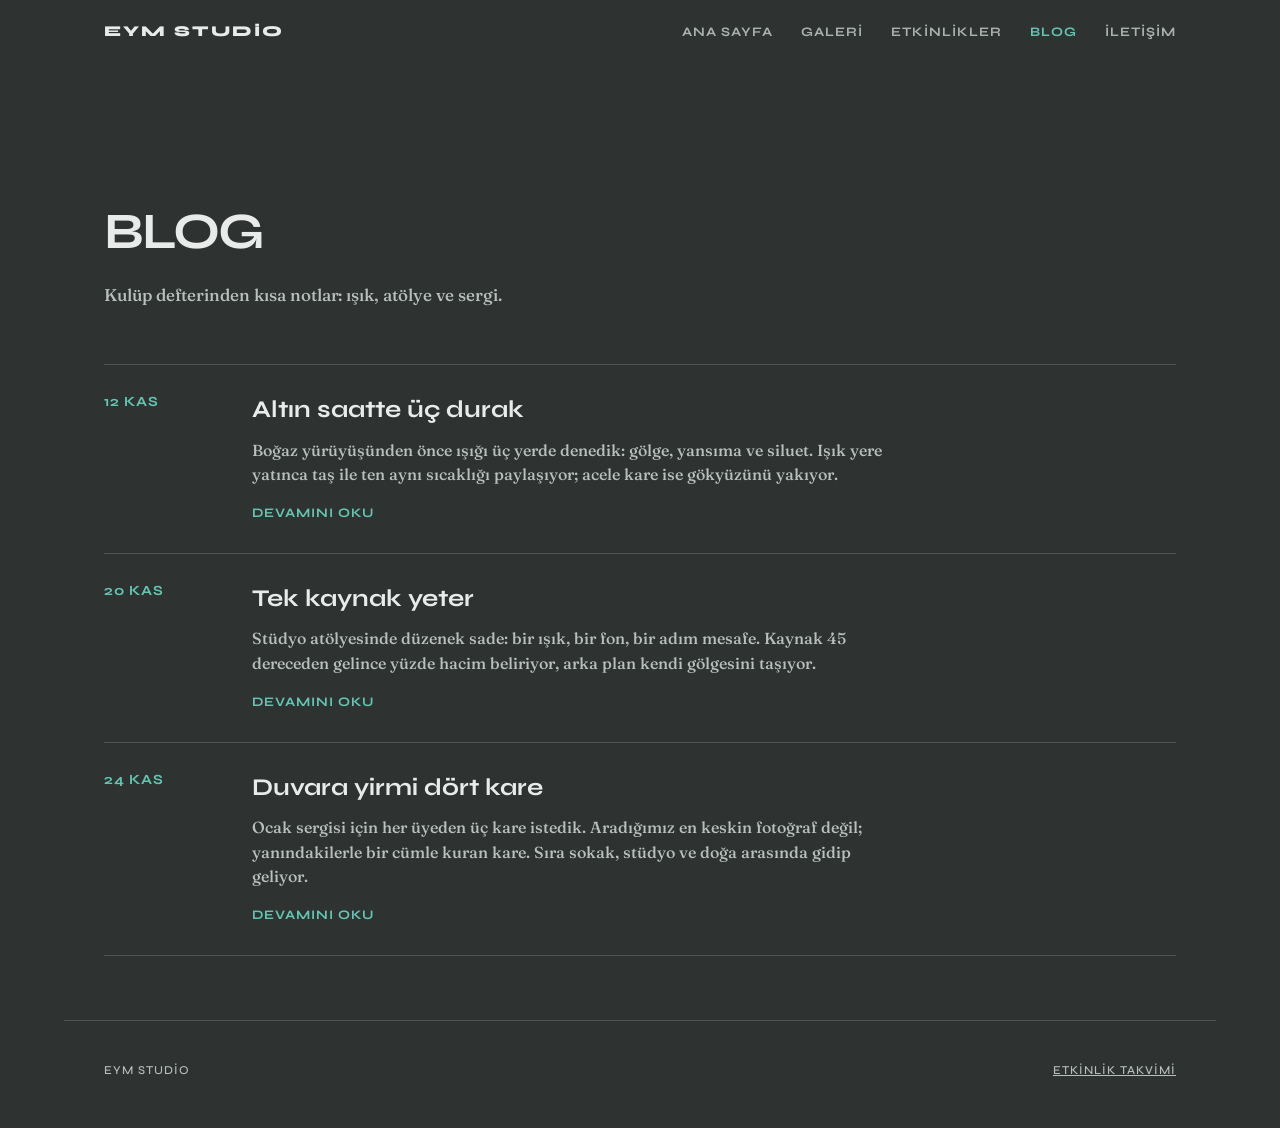
==== commit 38c6b19a: "etkinlik tablosu ve yazi sayfalari" ====
--- a/blog.html
+++ b/blog.html
@@ -31,25 +31,25 @@
       <article class="yazi" id="altin-saatte-uc-durak">
         <time datetime="2026-11-12">12 Kas</time>
         <div>
-          <h2><a href="#altin-saatte-uc-durak">Altın saatte üç durak</a></h2>
+          <h2><a href="yazi-1.html">Altın saatte üç durak</a></h2>
           <p>Boğaz yürüyüşünden önce ışığı üç yerde denedik: gölge, yansıma ve siluet. Işık yere yatınca taş ile ten aynı sıcaklığı paylaşıyor; acele kare ise gökyüzünü yakıyor.</p>
-          <p>Ölçümü gölgeden alıp bir durak açın. Tripod erken kurulsun. Asıl iş, deklanşöre basmadan önceki bir dakikada bitiyor.</p>
+          <p><a class="baglanti" href="yazi-1.html">Devamını oku</a></p>
         </div>
       </article>
       <article class="yazi" id="tek-kaynak-yeter">
         <time datetime="2026-11-20">20 Kas</time>
         <div>
-          <h2><a href="#tek-kaynak-yeter">Tek kaynak yeter</a></h2>
+          <h2><a href="yazi-2.html">Tek kaynak yeter</a></h2>
           <p>Stüdyo atölyesinde düzenek sade: bir ışık, bir fon, bir adım mesafe. Kaynak 45 dereceden gelince yüzde hacim beliriyor, arka plan kendi gölgesini taşıyor.</p>
-          <p>Yumuşak kutuyu çıplak ampulle yan yana deneyin. Fark yüzde değil, gölgenin kenarında duruyor.</p>
+          <p><a class="baglanti" href="yazi-2.html">Devamını oku</a></p>
         </div>
       </article>
       <article class="yazi" id="duvara-yirmi-dort-kare">
         <time datetime="2026-11-24">24 Kas</time>
         <div>
-          <h2><a href="#duvara-yirmi-dort-kare">Duvara yirmi dört kare</a></h2>
+          <h2><a href="yazi-3.html">Duvara yirmi dört kare</a></h2>
           <p>Ocak sergisi için her üyeden üç kare istedik. Aradığımız en keskin fotoğraf değil; yanındakilerle bir cümle kuran kare. Sıra sokak, stüdyo ve doğa arasında gidip geliyor.</p>
-          <p>Açılış 10 Ocak, saat 18:00. Baskı listesi kulüp panosunda.</p>
+          <p><a class="baglanti" href="yazi-3.html">Devamını oku</a></p>
         </div>
       </article>
     </section>
--- a/css/styles.css
+++ b/css/styles.css
@@ -9,8 +9,8 @@
   font-family: "Fraunces", "Palatino Linotype", serif;
   font-weight: 500;
   line-height: 1.55;
-  color: #14201c;
-  background: #ffffff;
+  color: #e8ebe9;
+  background: #2e3231;
 }
 
 img {
@@ -23,7 +23,7 @@
 }
 
 a:hover {
-  color: #1f6b5c;
+  color: #63c5b1;
 }
 
 /* üst menü */
@@ -61,13 +61,13 @@
 }
 
 .menu a {
-  color: #48514e;
+  color: #a9b0ad;
   text-decoration: none;
 }
 
 .menu a:hover,
 .menu .aktif {
-  color: #1f6b5c;
+  color: #63c5b1;
 }
 
 /* ana sayfa */
@@ -113,7 +113,7 @@
   max-width: 375px;
   margin: 0 0 28px;
   font-size: 18px;
-  color: #3a4a44;
+  color: #b9c0bc;
 }
 
 .buton {
@@ -125,17 +125,17 @@
   letter-spacing: 1px;
   text-transform: uppercase;
   text-decoration: none;
-  color: #f3f7f4;
-  background: #14201c;
+  color: #2e3231;
+  background: #e8ebe9;
 }
 
 .buton:hover {
-  color: #f3f7f4;
-  background: #1f6b5c;
+  color: #2e3231;
+  background: #63c5b1;
 }
 
 .hakkinda {
-  border-top: 1px solid #dee0df;
+  border-top: 1px solid #4e5452;
 }
 
 .hakkinda-ic {
@@ -151,7 +151,7 @@
   font-weight: 700;
   letter-spacing: 1px;
   text-transform: uppercase;
-  color: #1f6b5c;
+  color: #63c5b1;
 }
 
 .hakkinda h2 {
@@ -166,11 +166,11 @@
   max-width: 680px;
   margin: 0 0 15px;
   font-size: 19px;
-  color: #3a4a44;
+  color: #b9c0bc;
 }
 
 .tanitim {
-  border-top: 1px solid #dee0df;
+  border-top: 1px solid #4e5452;
 }
 
 .tanitim-ic {
@@ -195,7 +195,7 @@
 .tanitim-yazi {
   max-width: 380px;
   margin: 0;
-  color: #3a4a44;
+  color: #b9c0bc;
 }
 
 .tanitim a {
@@ -205,11 +205,11 @@
   letter-spacing: 1px;
   text-transform: uppercase;
   text-decoration: none;
-  color: #1f6b5c;
+  color: #63c5b1;
 }
 
 .tanitim a:hover {
-  color: #c45c26;
+  color: #e8935f;
 }
 
 /* diğer sayfalar */
@@ -234,12 +234,12 @@
 .sayfa-baslik p {
   margin: 0;
   font-size: 17px;
-  color: #3a4a44;
+  color: #b9c0bc;
 }
 
 .bilgi {
   margin: 0 0 32px;
-  color: #3a4a44;
+  color: #b9c0bc;
 }
 
 /* galeri */
@@ -252,7 +252,7 @@
 
 .foto {
   margin: 0;
-  border: 1px solid #273732;
+  border: 1px solid #4e5452;
 }
 
 .foto img {
@@ -276,13 +276,13 @@
 /* etkinlikler ve blog */
 .etkinlikler,
 .yazilar {
-  border-top: 1px solid #dee0df;
+  border-top: 1px solid #4e5452;
 }
 
 .etkinlik,
 .yazi {
   display: flex;
-  border-bottom: 1px solid #dee0df;
+  border-bottom: 1px solid #4e5452;
 }
 
 .etkinlik {
@@ -301,7 +301,7 @@
   font-weight: 700;
   letter-spacing: 1px;
   text-transform: uppercase;
-  color: #1f6b5c;
+  color: #63c5b1;
 }
 
 .etkinlik h2 {
@@ -312,7 +312,7 @@
 
 .etkinlik p {
   margin: 0;
-  color: #3a4a44;
+  color: #b9c0bc;
 }
 
 .yazi h2 {
@@ -328,20 +328,92 @@
 .yazi p {
   max-width: 655px;
   margin: 0 0 12px;
-  color: #3a4a44;
+  color: #b9c0bc;
+}
+
+/* etkinlik tablosu */
+.tablo {
+  width: 100%;
+  margin: 0 0 56px;
+  border-collapse: collapse;
+  border-top: 1px solid #4e5452;
+  table-layout: fixed;
+}
+
+.tablo th,
+.tablo td {
+  padding: 14px 24px 14px 0;
+  border-bottom: 1px solid #4e5452;
+  text-align: left;
+  vertical-align: top;
+  overflow-wrap: break-word;
+}
+
+.tablo th:nth-child(1),
+.tablo td:nth-child(1) {
+  width: 18%;
+}
+
+.tablo th:nth-child(4),
+.tablo td:nth-child(4) {
+  width: 14%;
+}
+
+.tablo th {
+  font-family: "Syne", "Trebuchet MS", sans-serif;
+  font-size: 12px;
+  letter-spacing: 1px;
+  text-transform: uppercase;
+  color: #a9b0ad;
+}
+
+.tablo .tarih {
+  font-family: "Syne", "Trebuchet MS", sans-serif;
+  font-size: 14px;
+  font-weight: 700;
+  letter-spacing: 1px;
+  text-transform: uppercase;
+  white-space: nowrap;
+  color: #63c5b1;
+}
+
+/* yazı sayfası */
+.yazi-baslik h1 {
+  line-height: 1.15;
+}
+
+.yazi-tam p {
+  max-width: 655px;
+  margin: 0 0 16px;
+  font-size: 18px;
+  color: #b9c0bc;
+}
+
+.baglanti {
+  font-family: "Syne", "Trebuchet MS", sans-serif;
+  font-size: 13px;
+  font-weight: 700;
+  letter-spacing: 1px;
+  text-transform: uppercase;
+  text-decoration: none;
+  color: #63c5b1;
+}
+
+.baglanti:hover {
+  color: #e8935f;
 }
 
 /* iletişim */
 .iletisim {
   max-width: 736px;
-  border-top: 1px solid #dee0df;
+  border-top: 1px solid #4e5452;
   font-style: normal;
 }
 
 .iletisim-satir {
   display: flex;
   padding: 22px 0;
-  border-bottom: 1px solid #dee0df;
+  border-bottom: 1px solid #4e5452;
 }
 
 .iletisim-satir p {
@@ -365,12 +437,12 @@
   max-width: 1152px;
   margin: 0 auto;
   padding: 40px 40px 48px;
-  border-top: 1px solid #dee0df;
+  border-top: 1px solid #4e5452;
   font-family: "Syne", "Trebuchet MS", sans-serif;
   font-size: 12px;
   letter-spacing: 1px;
   text-transform: uppercase;
-  color: #3a4a44;
+  color: #b9c0bc;
 }
 
 /* tablet için */
@@ -482,6 +554,41 @@
     font-size: 19px;
   }
 
+  .tablo {
+    margin-bottom: 40px;
+  }
+
+  .tablo th,
+  .tablo td {
+    padding: 10px 6px 10px 0;
+    font-size: 14px;
+  }
+
+  .tablo th:nth-child(1),
+  .tablo td:nth-child(1) {
+    width: 26%;
+  }
+
+  .tablo th:nth-child(4),
+  .tablo td:nth-child(4) {
+    width: 18%;
+  }
+
+  .tablo th {
+    font-size: 11px;
+    letter-spacing: 0;
+  }
+
+  .tablo .tarih {
+    font-size: 12px;
+    letter-spacing: 0;
+    white-space: normal;
+  }
+
+  .yazi-tam p {
+    font-size: 16px;
+  }
+
   .iletisim-satir p {
     font-size: 19px;
   }
